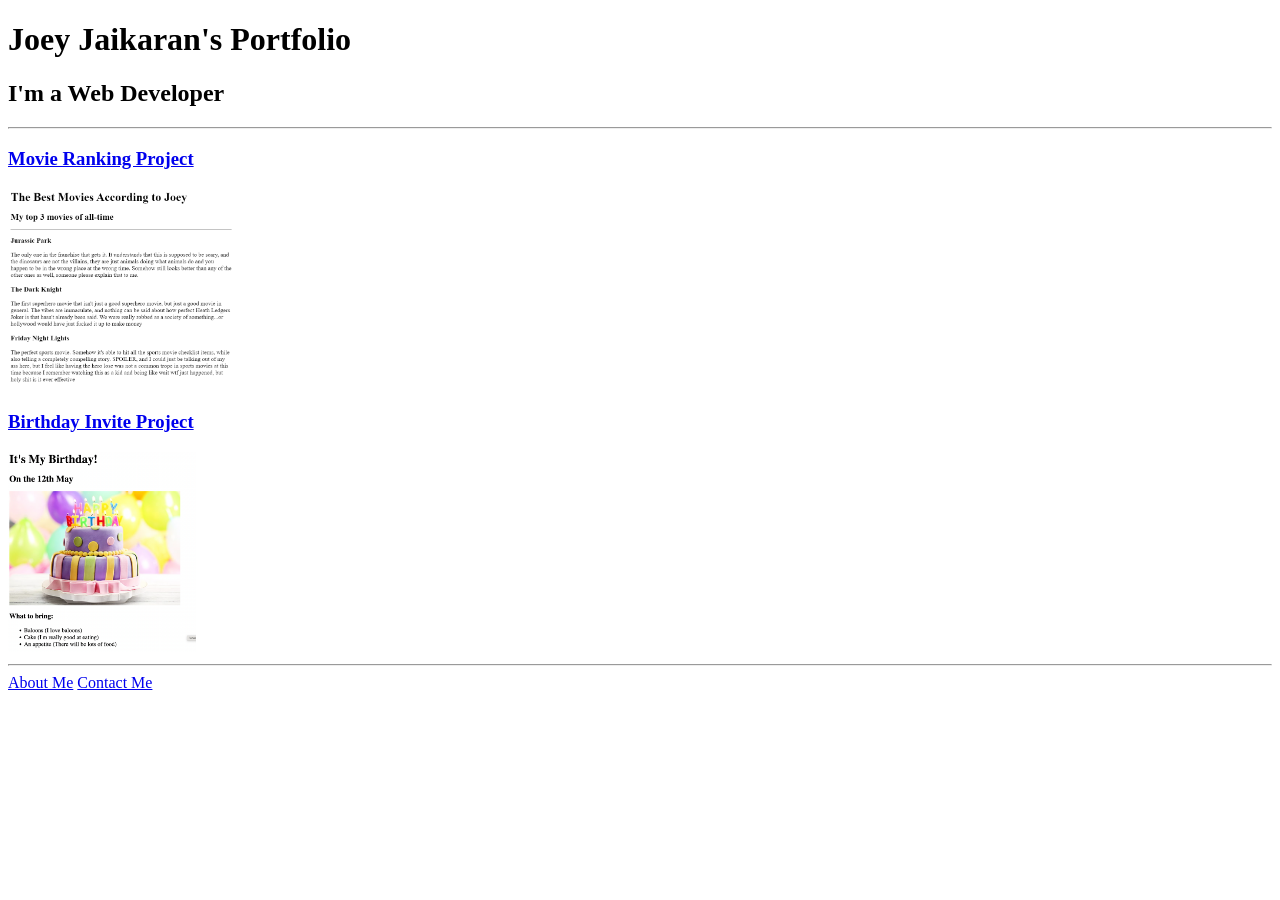
==== index.html @ c9b14cb2 "Add files via upload" ====
<!-- TODO 1: Create the HTML Boilerplate -->
<!DOCTYPE html>
<html lang="en">
<head>
    <meta charset="UTF-8">
    <meta name="viewport" content="width=device-width, initial-scale=1.0">
    <title>Joey's Portfolio</title>
</head>
<body>
    <h1>Joey Jaikaran's Portfolio</h1>
    <h2>I'm a Web Developer</h2>
    <hr>

    <a href="./public/movie-ranking.html"><h3>Movie Ranking Project</h3></a>
    <img src="./assets/images/MovieList.png" height="200" alt="screenshot of my movie ranking webpage">

    <a href="./public/birthday-invite.html"><h3>Birthday Invite Project</h3></a>
    <img src="./assets/images/birthday-invite.png" height="200" alt="screenshot of my birthday invite webpage">

    <hr>
    <a href="./public/about.html">About Me</a>
    <a href="./public/contact.html">Contact Me</a>
</body>
</html>
<!-- TODO 2: Add Your previous projects' HTML into the public folder -->

<!-- TODO 3: Take screenshots of your project previews and add the images to the images folder -->

<!-- TODO 4: Add titles/subtitles etc. -->

<!-- TODO 5: Add a link to the project pages -->

<!-- TODO 6: Add images to show the project previews
HINT for TODO 6: You can use the height attribute set to 200 to make the image smaller:
https://developer.mozilla.org/en-US/docs/Web/HTML/Element/img#attr-height -->

<!-- TODO 7: Add the Contact Me and About Me page links -->
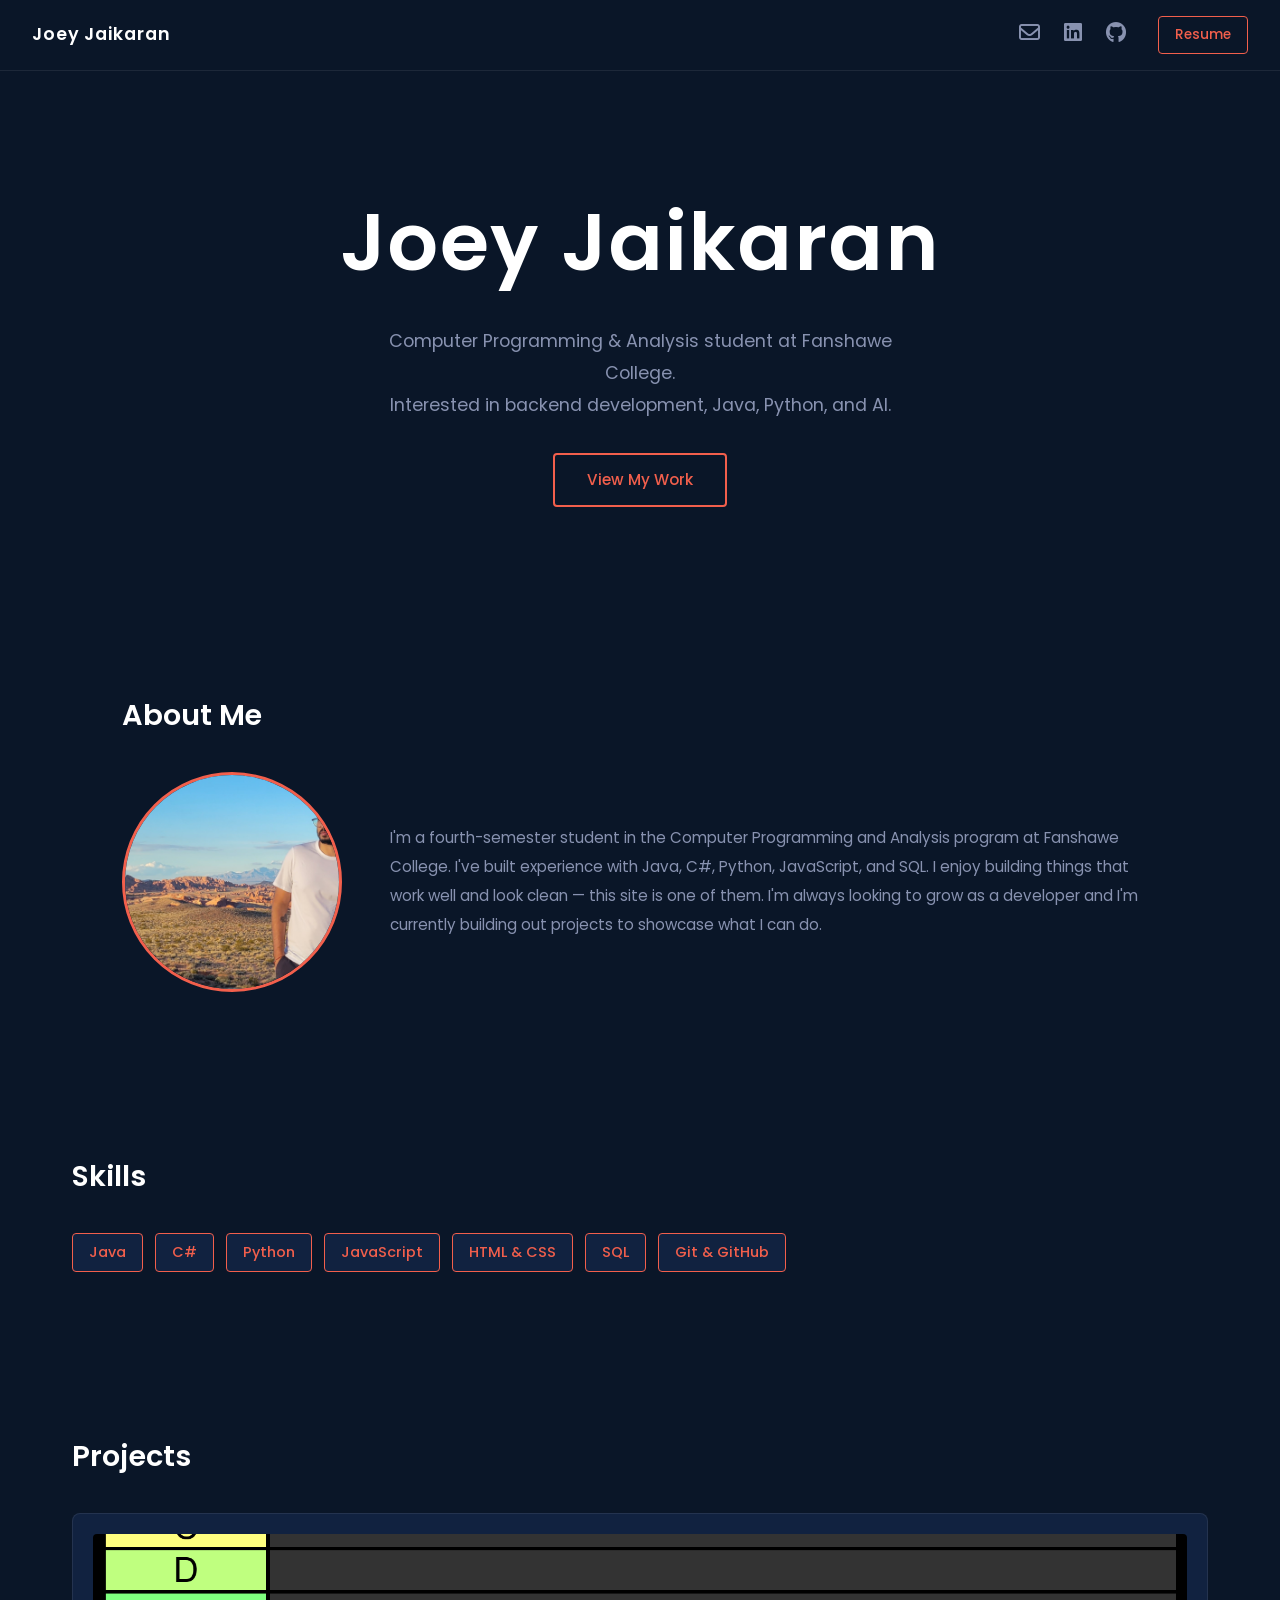
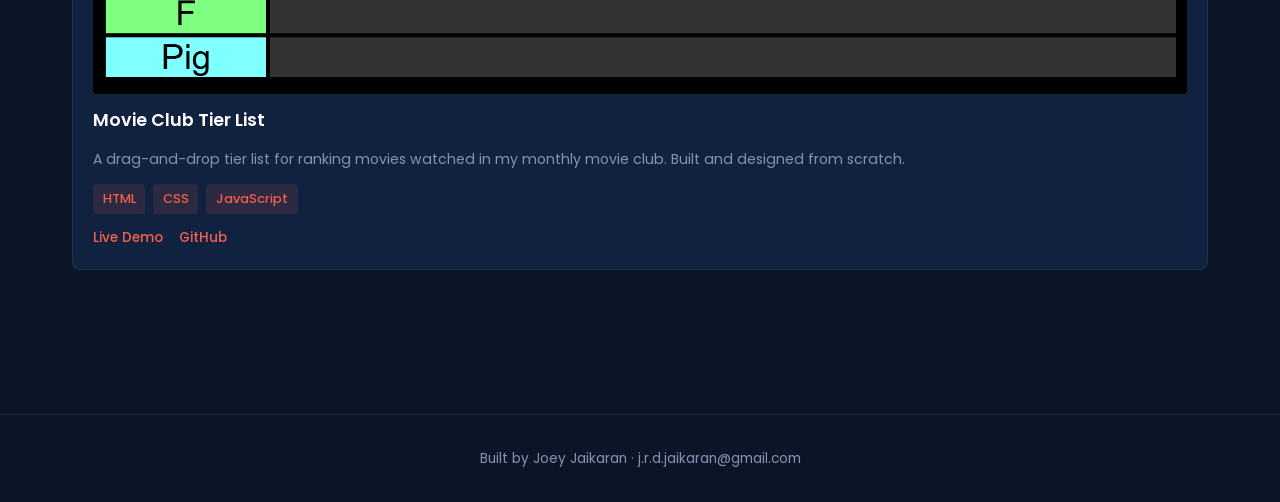
==== commit 27e2de68: "redesigned portfolio" ====
--- a/index.html
+++ b/index.html
@@ -1,37 +1,115 @@
-<!-- TODO 1: Create the HTML Boilerplate -->
+<!--
 <!DOCTYPE html>
 <html lang="en">
 <head>
     <meta charset="UTF-8">
     <meta name="viewport" content="width=device-width, initial-scale=1.0">
-    <title>Joey's Portfolio</title>
+    <title>Joey Jaikaran</title>
+
+    <link rel="preconnect" href="https://fonts.googleapis.com">
+    <link rel="preconnect" href="https://fonts.gstatic.com" crossorigin>
+    <link href="https://fonts.googleapis.com/css2?family=Poppins:ital,wght@0,100;0,200;0,300;0,400;0,500;0,600;0,700;0,800;0,900;1,100;1,200;1,300;1,400;1,500;1,600;1,700;1,800;1,900&family=Roboto:ital,wght@0,100..900;1,100..900&family=Rubik:ital,wght@0,300..900;1,300..900&display=swap" rel="stylesheet">
+    <link rel="preconnect" href="https://fonts.googleapis.com">
+    <link rel="preconnect" href="https://fonts.gstatic.com" crossorigin>
+    <link href="https://fonts.googleapis.com/css2?family=Poppins:ital,wght@0,100;0,200;0,300;0,400;0,500;0,600;0,700;0,800;0,900;1,100;1,200;1,300;1,400;1,500;1,600;1,700;1,800;1,900&family=Roboto:ital,wght@0,100..900;1,100..900&family=Rubik:ital,wght@0,300..900;1,300..900&display=swap" rel="stylesheet">
+    <link rel="stylesheet" href="https://cdnjs.cloudflare.com/ajax/libs/font-awesome/6.5.1/css/all.min.css">
+    <link rel="stylesheet" href="styles.css">
+</head>
+-->
+
+<!DOCTYPE html>
+<html lang="en">
+<head>
+  <meta charset="UTF-8">
+  <meta name="viewport" content="width=device-width, initial-scale=1.0">
+  <title>Joey Jaikaran</title>
+  <link rel="preconnect" href="https://fonts.googleapis.com">
+  <link rel="preconnect" href="https://fonts.gstatic.com" crossorigin>
+  <link href="https://fonts.googleapis.com/css2?family=Poppins:wght@400;500;600&display=swap" rel="stylesheet">
+  <link rel="stylesheet" href="https://cdnjs.cloudflare.com/ajax/libs/font-awesome/6.5.1/css/all.min.css">
+  <link rel="stylesheet" href="styles3.css">
 </head>
 <body>
-    <h1>Joey Jaikaran's Portfolio</h1>
-    <h2>I'm a Web Developer</h2>
-    <hr>
 
-    <a href="./public/movie-ranking.html"><h3>Movie Ranking Project</h3></a>
-    <img src="./assets/images/MovieList.png" height="200" alt="screenshot of my movie ranking webpage">
+  <!-- NAVIGATION -->
+ <nav>
+    <span class="nav-name">Joey Jaikaran</span>
+    <div class="nav-right">
+     <div class="nav-icons">
+        <a href="mailto:j.r.d.jaikaran@gmail.com" aria-label="Email">
+            <i class="fa-regular fa-envelope"></i>
+        </a>
+        <a href="https://www.linkedin.com/in/joey-jaikaran-700856155/" target="_blank" rel="noopener noreferrer" aria-label="LinkedIn">
+            <i class="fa-brands fa-linkedin"></i>
+        </a>
+        <a href="https://github.com/Joey-Jaik" target="_blank" rel="noopener noreferrer" aria-label="GitHub">
+            <i class="fa-brands fa-github"></i>
+        </a>
+     </div>
+     <a href="resume.pdf" download class="resume-btn">Resume</a>
+    </div>
+ </nav>
 
-    <a href="./public/birthday-invite.html"><h3>Birthday Invite Project</h3></a>
-    <img src="./assets/images/birthday-invite.png" height="200" alt="screenshot of my birthday invite webpage">
+  <!-- HERO -->
+  <section id="hero">
+    <h1>Joey Jaikaran</h1>
+    <p class="tagline">Computer Programming & Analysis student at Fanshawe College.<br>Interested in backend development, Java, Python, and AI.</p>
+    <a href="#projects" class="hero-btn">View My Work</a>
+  </section>
 
-    <hr>
-    <a href="./public/about.html">About Me</a>
-    <a href="./public/contact.html">Contact Me</a>
+  <!-- ABOUT -->
+  <section id="about">
+    <h2>About Me</h2>
+    <div class="about-inner">
+        <img src="images/Background.jpg" alt="Photo of Joey Jaikaran">
+        <p>I'm a fourth-semester student in the Computer Programming and Analysis program at Fanshawe College. I've built experience with Java, C#, Python, JavaScript, and SQL. I enjoy building things that work well and look clean — this site is one of them. I'm always looking to grow as a developer and I'm currently building out projects to showcase what I can do.</p>
+    </div>
+    
+  </section>
+
+  <!-- SKILLS -->
+  <section id="skills">
+    <h2>Skills</h2>
+    <ul>
+      <li>Java</li>
+      <li>C#</li>
+      <li>Python</li>
+      <li>JavaScript</li>
+      <li>HTML & CSS</li>
+      <li>SQL</li>
+      <li>Git & GitHub</li>
+    </ul>
+  </section>
+
+  <!-- PROJECTS -->
+  <section id="projects">
+    <h2>Projects</h2>
+    <div class="project-grid">
+
+      <div class="project-card">
+        <img src="images/MovieClub.png" alt="Screenshot of Movie Club Tier List">
+        <h3>Movie Club Tier List</h3>
+        <p>A drag-and-drop tier list for ranking movies watched in my monthly movie club. Built and designed from scratch.</p>
+        <div class="tags">
+          <span>HTML</span>
+          <span>CSS</span>
+          <span>JavaScript</span>
+        </div>
+        <div class="project-links">
+            <a href="https://joey-jaik.github.io/webpage-tierList/" target="_blank" rel="noopener noreferrer">Live Demo</a>
+            <a href="https://github.com/Joey-Jaik" target="_blank" rel="noopener noreferrer">GitHub</a>
+        </div>
+      </div>
+
+      <!-- Future project cards go here -->
+
+    </div>
+  </section>
+
+  <!-- FOOTER -->
+  <footer>
+    <p>Built by Joey Jaikaran &middot; <a href="mailto:j.r.d.jaikaran@gmail.com">j.r.d.jaikaran@gmail.com</a></p>
+  </footer>
+
 </body>
-</html>
-<!-- TODO 2: Add Your previous projects' HTML into the public folder -->
-
-<!-- TODO 3: Take screenshots of your project previews and add the images to the images folder -->
-
-<!-- TODO 4: Add titles/subtitles etc. -->
-
-<!-- TODO 5: Add a link to the project pages -->
-
-<!-- TODO 6: Add images to show the project previews
-HINT for TODO 6: You can use the height attribute set to 200 to make the image smaller:
-https://developer.mozilla.org/en-US/docs/Web/HTML/Element/img#attr-height -->
-
-<!-- TODO 7: Add the Contact Me and About Me page links -->+</html>
--- a/styles.css
+++ b/styles.css
@@ -0,0 +1,316 @@
+body{
+    margin: 0;
+    background-color: #0a1931;
+    box-shadow: 0 4px 10px rgba(0, 0, 0, 0.5);
+    color: #ffffff; /* Ensures text is readable */
+}
+
+main {
+    background: linear-gradient(to bottom right, #0a1931, #1e3c72);
+    display: grid;
+    grid-template-columns: 1fr 2fr; /* Two columns */
+    grid-template-rows: auto auto auto; /* Three rows */
+    padding: 0;
+    margin: 0;
+}
+
+a{
+    text-decoration: none;
+    color: #ffffff;
+}
+
+h2, h3, h4, h6, p{
+    font-family: 'Poppins', sans-serif;
+    color: #D0F0FF;
+}
+
+nav {
+    grid-column: 1 / -1;
+    padding: 1rem;
+    display: flex;
+    justify-content: space-between; /* Space between title and icons */
+    align-items: center;
+    padding: 0.625rem 1.25rem;
+}
+
+h1{
+    font-family: 'Roboto', sans-serif;
+    margin: 0;
+    padding: 2rem;
+    font-size: 5rem;
+    letter-spacing: 1rem;
+    color: #D0F0FF;
+}
+
+ul{
+    display: flex;
+    list-style: none;
+    gap: 3rem; /* Space between icons */
+    padding: 0;
+    margin: 0;
+}
+
+li{
+    display: flex;
+    align-items: center;
+}
+
+i{
+    font-size: 3rem; /* Icon size */
+    color: #D0F0FF;
+    transition: color 0.3s ease-in-out, transform 0.2s ease-in-out;
+}
+
+i:hover{
+    color: #F25F4C; /* Highlight color on hover */
+    transform: scale(1.2); /* Slight zoom effect */
+}
+
+h3, h2{
+    padding-bottom: 0.75rem;
+    font-size: 2.5rem;
+}
+
+h2{
+    font-size: 4rem;
+}
+
+#intro {
+    display: grid;
+    grid-template-columns: 1fr 2fr;
+    gap: 1rem;
+    grid-column: 1 / -1;
+}
+
+#intro-title{
+    position: relative;
+    display: inline-block;
+    padding: 1.25rem;
+    z-index: 1;
+}
+
+#intro-title::before {
+    content: "";
+    position: absolute;
+    top: 1.25rem;  /* Moves the background down */
+    left: 1.875rem; /* Moves the background to the right */
+    width: 80%;
+    height: 2.5em;
+    background: #F25F4C;
+    border-radius: 50%;
+    transform: rotate(-15deg);
+    z-index: -1; /* Places it behind the text */
+}
+
+#intro-txt {
+    grid-column: 1 / 2; /* First column */
+    padding: 2rem;
+    text-align: center;
+    box-sizing: border-box;
+}
+
+#description{
+    font-size: 0.9rem;
+    line-height: 2;
+    padding: 1rem;
+    font-weight: 400;
+    background-color: rgba(242, 95, 76, 0.5);
+    border-radius: 1rem;
+    text-align: left;
+}
+
+#intro-img {
+    display: flex;
+    align-items: center; /* Vertically centers the image */
+    justify-content: center; /* Horizontally centers the image */
+}
+
+#intro-img img {
+    width: 90%;
+    height: 80%;
+    object-fit: cover;
+    object-position: center;
+    border-radius: 15px;
+    box-shadow: 0 4px 12px rgba(0, 0, 0, 0.2);
+    border: 5px solid #D0F0FF;
+    filter: grayscale(25%);
+    transition: box-shadow 0.3s ease-in-out;
+}
+
+#intro-img img:hover {
+    box-shadow: 0 0 15px rgba(208, 240, 255, 0.8);
+    transform: scale(1.02);
+    transition: transform 0.3s ease-in-out;
+    filter: grayscale(0%);
+}
+
+#projects {
+    grid-column: 1 / -1; /* Span across all columns */
+    padding: 2rem;
+}
+
+#project-title {
+    position: relative;
+    display: inline-block;
+    padding: 1.25rem;
+    z-index: 1;
+}
+
+#project-title::before {
+    content: "";
+    position: absolute;
+    top: 1.875rem; 
+    width: 85%;
+    height: 5.5rem;
+    background: #F25F4C;
+    border-radius: 50%;
+    transform: rotate(12deg);
+    z-index: -1;
+}
+
+#card-container {
+    display: grid;
+    grid-template-columns: repeat(auto-fit, minmax(25rem, 1fr));
+    gap: 1.5rem;
+    padding: 2rem;
+}
+
+.card {
+    background-color: #1e3c72;
+    box-sizing: border-box;
+    border: 2px solid rgba(255, 255, 255, 0.15);
+    border-radius: 8px;
+    padding: 1rem;
+    width: 100%; /* let grid handle the width */
+    box-shadow: 0px 4px 12px rgba(0, 0, 0, 0.1);
+    transition: transform 0.3s ease, box-shadow 0.3s ease;
+}
+
+
+/* #card-container{
+    display: flex;
+    flex-wrap: wrap;
+    justify-content: flex-start; 
+    gap: 1.25rem; 
+    padding: 2rem;
+}
+
+.card{
+    background-color: #1e3c72;
+    box-sizing: border-box;
+    border: 2px solid rgba(255, 255, 255, 0.15);
+    border-radius: 8px;
+    padding: 1rem;
+    width: 90%;
+    max-width: 30rem;
+    min-width: 15rem;
+    margin-bottom: 2rem;
+    box-shadow: 0px 4px 12px rgba(0, 0, 0, 0.1);
+    transition: transform 0.3s ease, box-shadow 0.3s ease;
+} */
+
+.card:hover {
+    transform: scale(1.05);
+    box-shadow: 0 10px 25px rgba(0, 0, 0, 0.3);
+}
+
+.card-title{
+    margin: 1rem;
+    margin-left: 0;
+    font-size: 1.75rem;
+}
+
+.card-img {
+    width: 100%;  
+    height: auto; 
+    object-fit: cover; 
+    border-radius: 5px; 
+}
+
+.card-p{
+    margin-bottom: 2rem;
+    color: #D0F0FF;
+    background-color: rgba(10, 25, 49, 0.5);
+    padding: 1rem;
+    border-radius: 0.5rem;
+    width: 100%;
+    box-sizing: border-box;
+}
+
+button{
+    color: #ffffff;
+    background-color: #F25F4C;
+    border: 1px solid #F25F4C;
+    border-radius: 20px;
+    width: 60%;
+    box-shadow: none;
+    padding: 0.75rem 1.2rem;
+    font-size: 1rem;
+    font-weight: bold;
+    text-align: center;
+    cursor: pointer;
+    background-image: none;
+    transition: background-color 0.2s, border-color 0.2s;
+}
+
+button:hover{
+    background-color: #FF7043;
+    border-color: #FF7043;
+    transform: translateY(-3px); /* Subtle hover effect */
+    box-shadow: 0 4px 15px rgba(0, 0, 0, 0.1);
+}
+
+button:active{
+    background-color: #D43F2A;
+    border-color: #D43F2A;
+    box-shadow: none;
+    transform: translateY(1px); /* Make it feel pressed */
+}
+
+hr {
+    width: 100%;              /* Make the <hr> take up the full width of its container */
+    margin: 1.5rem 0;         /* Add vertical spacing (top and bottom) around the <hr> */
+    border: none;             /* Remove the default border style */
+    border-top: 1px solid #ffffff; /* Add a custom border color for the <hr> */
+    opacity: 0.5;             /* Optional: Adjust opacity for a subtler look */
+}
+
+
+/* Small screens */
+@media (max-width: 600px) {
+    h1 {
+        font-size: 3rem;
+        letter-spacing: 0.5rem;
+    }
+}
+
+@media (max-width: 599px) {
+    #intro {
+        grid-template-columns: 1fr; /* Stacks intro sections vertically */
+    }
+
+    .card {
+        width: 100%;
+    }
+}
+
+/* Medium screens (Tablets) */
+@media (min-width: 600px) {
+    .card {
+        width: 45%; /* Two cards per row */
+    }
+}
+
+/* Large screens (Laptops & Desktops) */
+@media (min-width: 900px) {
+    .card {
+        width: 30%; /* Three cards per row */
+    }
+}
+
+/* Extra-large screens */
+@media (min-width: 1200px) {
+    .card {
+        width: 20%; /* Four cards per row */
+    }
+}
--- a/styles3.css
+++ b/styles3.css
@@ -0,0 +1,323 @@
+/* ── RESET & BASE ───────────────────────────────────── */
+*, *::before, *::after {
+  box-sizing: border-box;
+  margin: 0;
+  padding: 0;
+}
+
+/* ── VARIABLES ──────────────────────────────────────── */
+:root {
+  --bg:        #0a1628;
+  --bg-card:   #112240;
+  --accent:    #F25F4C;
+  --text:      #ccd6f6;
+  --text-muted:#8892b0;
+  --white:     #ffffff;
+}
+
+/* ── BODY ───────────────────────────────────────────── */
+body {
+  background-color: var(--bg);
+  color: var(--text);
+  font-family: 'Poppins', sans-serif;
+  line-height: 1.7;
+}
+
+/* ── LINKS ──────────────────────────────────────────── */
+a {
+  color: var(--accent);
+  text-decoration: none;
+}
+
+a:hover {
+  text-decoration: underline;
+}
+
+/* ── NAV ────────────────────────────────────────────── */
+nav {
+  position: sticky;
+  top: 0;
+  z-index: 100;
+  background-color: var(--bg);
+  display: flex;
+  justify-content: space-between;
+  align-items: center;
+  padding: 1rem 2rem;
+  border-bottom: 1px solid rgba(255, 255, 255, 0.08);
+}
+
+.nav-name {
+  font-size: 1.1rem;
+  font-weight: 600;
+  color: var(--white);
+  letter-spacing: 0.05em;
+}
+
+.nav-right {
+  display: flex;
+  align-items: center;
+  gap: 2rem;
+}
+
+.nav-icons {
+  display: flex;
+  gap: 1.5rem;
+}
+
+.nav-icons a {
+  color: var(--text-muted);
+  font-size: 0.95rem;
+  transition: color 0.2s;
+}
+
+.nav-icons a:hover {
+  color: var(--accent);
+  text-decoration: none;
+}
+
+.nav-icons i {
+  font-size: 1.3rem;
+}
+
+.resume-btn {
+  font-size: 0.85rem;
+  font-weight: 500;
+  color: var(--accent);
+  border: 1px solid var(--accent);
+  border-radius: 4px;
+  padding: 0.4rem 1rem;
+  transition: background-color 0.2s, color 0.2s;
+}
+
+.resume-btn:hover {
+  background-color: var(--accent);
+  color: var(--white);
+  text-decoration: none;
+}
+
+/* ── NAV ICONS ──────────────────────────────────────── */
+.nav-icons i {
+  font-size: 1.3rem;
+}
+
+/* ── HERO ───────────────────────────────────────────── */
+#hero {
+  display: flex;
+  flex-direction: column;
+  align-items: center;
+  justify-content: center;
+  text-align: center;
+  padding: 6rem 2rem;
+  min-height: 60vh;
+}
+
+#hero h1 {
+  font-size: clamp(2.5rem, 8vw, 5rem);
+  font-weight: 600;
+  color: var(--white);
+  letter-spacing: 0.02em;
+  margin-bottom: 1rem;
+}
+
+.tagline {
+  font-size: 1.1rem;
+  color: var(--text-muted);
+  max-width: 540px;
+  margin-bottom: 2rem;
+  line-height: 1.8;
+}
+
+.hero-btn {
+  display: inline-block;
+  padding: 0.75rem 2rem;
+  border: 2px solid var(--accent);
+  color: var(--accent);
+  border-radius: 4px;
+  font-weight: 500;
+  font-size: 0.95rem;
+  transition: background-color 0.2s, color 0.2s;
+}
+
+.hero-btn:hover {
+  background-color: var(--accent);
+  color: var(--white);
+  text-decoration: none;
+}
+
+/* ── ABOUT ──────────────────────────────────────────── */
+#about {
+  padding: 5rem 2rem;
+  max-width: 1100px;
+  margin: 0 auto;
+}
+
+#about h2 {
+  font-size: 1.8rem;
+  font-weight: 600;
+  color: var(--white);
+  margin-bottom: 2rem;
+}
+
+.about-inner {
+  display: flex;
+  align-items: center;
+  gap: 3rem;
+}
+
+#about img {
+  width: 220px;
+  height: 220px;
+  object-fit: cover;
+  object-position: center;
+  border-radius: 50%;
+  border: 3px solid var(--accent);
+  flex-shrink: 0;
+}
+
+#about p {
+  color: var(--text-muted);
+  font-size: 0.95rem;
+  line-height: 1.9;
+}
+
+/* ── SKILLS ─────────────────────────────────────────── */
+#skills {
+  padding: 5rem 2rem;
+  max-width: 1200px;
+  margin: 0 auto;
+}
+
+#skills h2 {
+  font-size: 1.8rem;
+  font-weight: 600;
+  color: var(--white);
+  margin-bottom: 2rem;
+}
+
+#skills ul {
+  display: flex;
+  flex-wrap: wrap;
+  gap: 0.75rem;
+  list-style: none;
+}
+
+#skills ul li {
+  background-color: var(--bg-card);
+  color: var(--accent);
+  border: 1px solid var(--accent);
+  border-radius: 4px;
+  padding: 0.4rem 1rem;
+  font-size: 0.9rem;
+  font-weight: 500;
+}
+
+/* ── PROJECTS ───────────────────────────────────────── */
+#projects {
+  padding: 5rem 2rem;
+  max-width: 1200px;
+  margin: 0 auto;
+}
+
+#projects h2 {
+  font-size: 1.8rem;
+  font-weight: 600;
+  color: var(--white);
+  margin-bottom: 2rem;
+}
+
+.project-grid {
+  display: grid;
+  grid-template-columns: repeat(auto-fit, minmax(260px, 1fr));
+  gap: 1.5rem;
+}
+
+.project-card {
+  background-color: var(--bg-card);
+  border: 1px solid rgba(255, 255, 255, 0.08);
+  border-radius: 8px;
+  padding: 1.25rem;
+  display: flex;
+  flex-direction: column;
+  gap: 0.75rem;
+  transition: transform 0.2s, border-color 0.2s;
+}
+
+.project-card:hover {
+  transform: translateY(-4px);
+  border-color: var(--accent);
+}
+
+.project-card img {
+  width: 100%;
+  height: 160px;
+  object-fit: cover;
+  border-radius: 4px;
+}
+
+.project-card h3 {
+  font-size: 1.1rem;
+  font-weight: 600;
+  color: var(--white);
+}
+
+.project-card p {
+  font-size: 0.88rem;
+  color: var(--text-muted);
+  line-height: 1.7;
+  flex-grow: 1;
+}
+
+.tags {
+  display: flex;
+  flex-wrap: wrap;
+  gap: 0.5rem;
+}
+
+.tags span {
+  background-color: rgba(242, 95, 76, 0.12);
+  color: var(--accent);
+  border-radius: 4px;
+  padding: 0.25rem 0.6rem;
+  font-size: 0.8rem;
+  font-weight: 500;
+}
+
+.project-links {
+  display: flex;
+  gap: 1rem;
+}
+
+.project-links a {
+  font-size: 0.85rem;
+  font-weight: 500;
+  color: var(--accent);
+  transition: opacity 0.2s;
+}
+
+.project-links a:hover {
+  opacity: 0.75;
+  text-decoration: none;
+}
+
+/* ── FOOTER ─────────────────────────────────────────── */
+footer {
+  margin-top: 4rem;
+  padding: 2rem;
+  text-align: center;
+  border-top: 1px solid rgba(255, 255, 255, 0.08);
+}
+
+footer p {
+  font-size: 0.85rem;
+  color: var(--text-muted);
+}
+
+footer a {
+  color: var(--text-muted);
+  transition: color 0.2s;
+}
+
+footer a:hover {
+  color: var(--accent);
+  text-decoration: none;
+}
